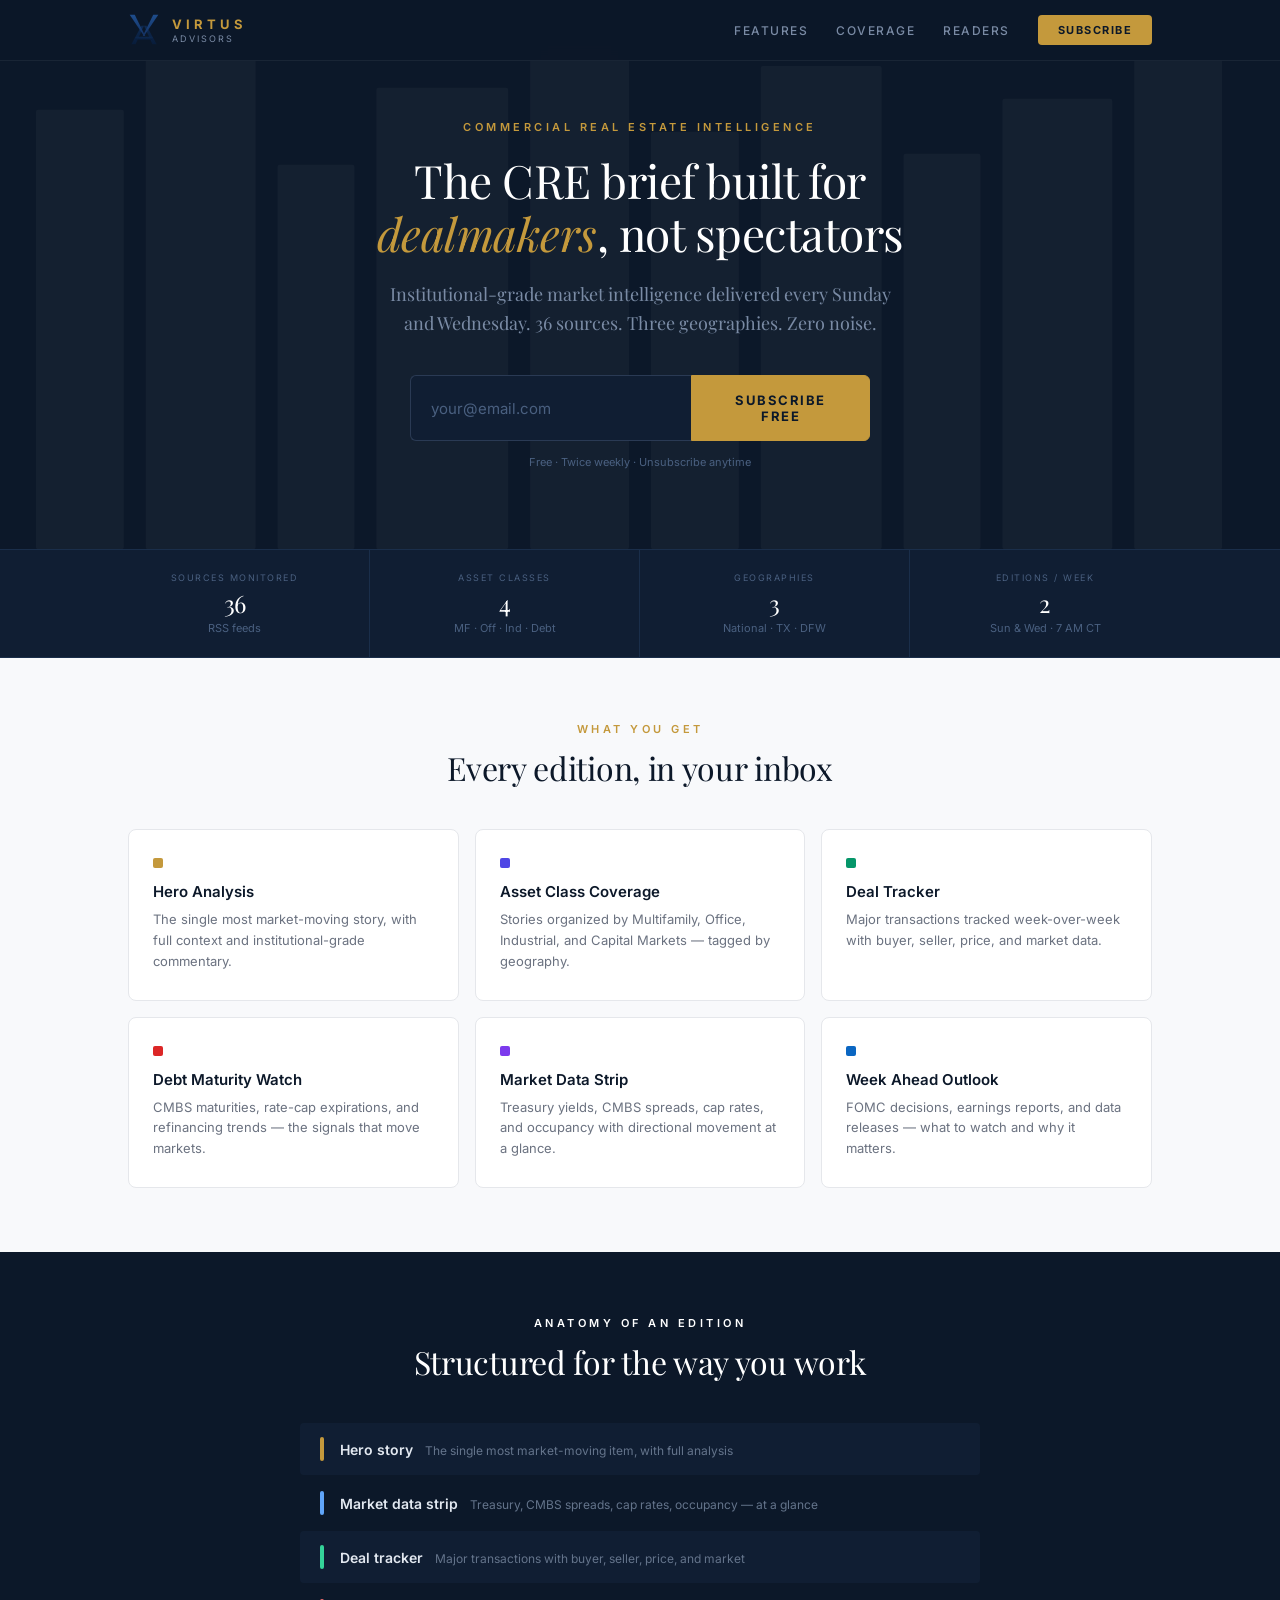
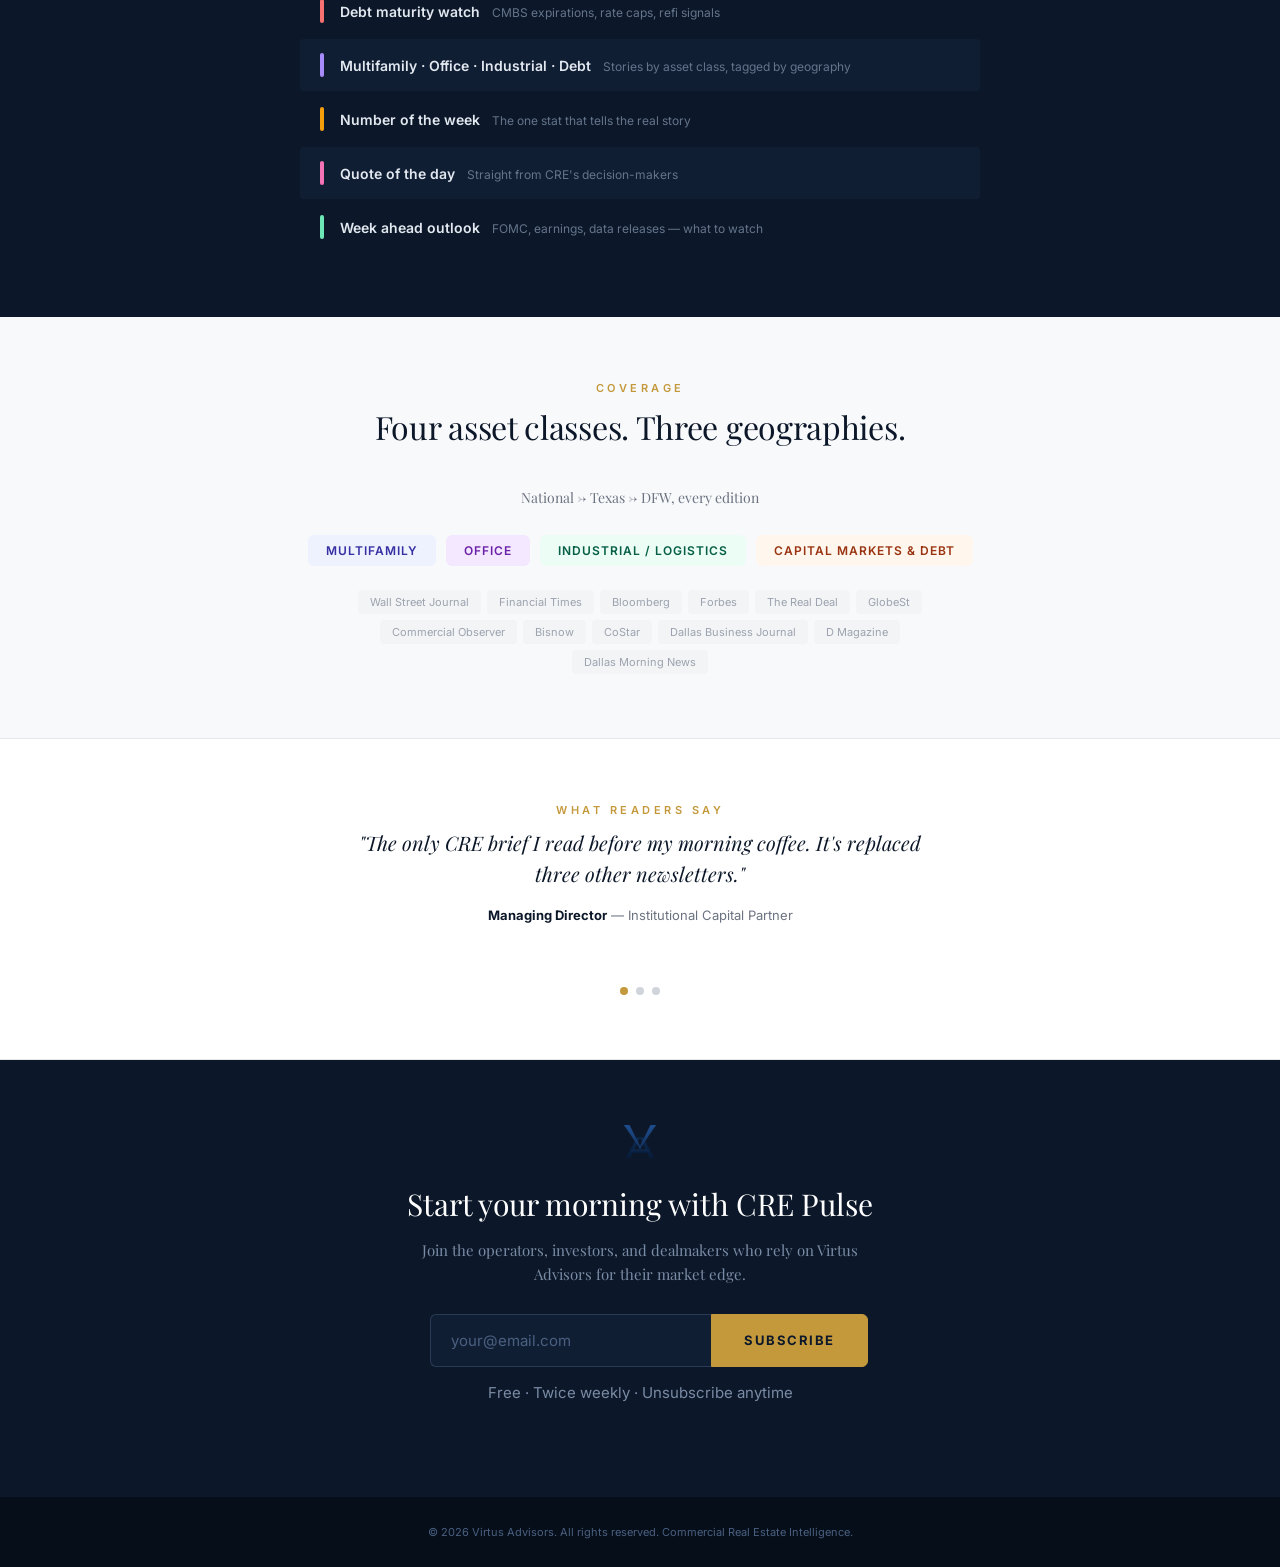
==== index.html @ 1e5d38b1 "Rename Virtus_Website.html to index.html" ====
<!DOCTYPE html>
<html lang="en">
<head>
<meta charset="UTF-8">
<meta name="viewport" content="width=device-width, initial-scale=1.0">
<title>Virtus Advisors — CRE Pulse | Commercial Real Estate Intelligence</title>
<meta name="description" content="Institutional-grade commercial real estate intelligence delivered to your inbox every Sunday and Wednesday. 36 sources. Three geographies. Zero noise.">
<meta property="og:title" content="Virtus Advisors — CRE Pulse">
<meta property="og:description" content="The CRE brief built for dealmakers, not spectators. Subscribe free.">
<meta property="og:type" content="website">
<meta name="twitter:card" content="summary_large_image">
<link rel="preconnect" href="https://fonts.googleapis.com">
<link href="https://fonts.googleapis.com/css2?family=Playfair+Display:wght@400;700&family=Inter:wght@400;500;600;700&display=swap" rel="stylesheet">
<style>
*{margin:0;padding:0;box-sizing:border-box;}
:root{
  --navy:#0C1829;--navy-mid:#101E33;--navy-deep:#060E1A;
  --gold:#C4993C;--gold-light:#E8D5A0;--gold-pale:#F8F3E8;
  --slate:#7A8BA5;--white:#FFFFFF;--off:#F8F9FB;
  --g100:#F3F4F6;--g200:#E5E7EB;--g300:#D1D5DB;--g400:#9CA3AF;--g500:#6B7280;--g600:#4B5563;--g700:#374151;--g800:#1F2937;--g900:#111827;
  --serif:'Playfair Display',Georgia,'Times New Roman',serif;
  --sans:'Inter',Arial,Helvetica,sans-serif;
}
body{font-family:var(--serif);color:var(--g900);background:var(--off);-webkit-font-smoothing:antialiased;}
a{text-decoration:none;color:inherit;}

/* HEADER */
.site-nav{position:fixed;top:0;left:0;right:0;z-index:100;background:rgba(12,24,41,0.95);backdrop-filter:blur(12px);border-bottom:1px solid rgba(255,255,255,0.06);}
.site-nav-inner{max-width:1080px;margin:0 auto;padding:0 28px;height:60px;display:flex;align-items:center;justify-content:space-between;}
.nav-logo{display:flex;align-items:center;gap:12px;}
.nav-logo-brand{font-size:13px;font-weight:700;text-transform:uppercase;letter-spacing:4px;color:var(--gold);font-family:var(--sans);}
.nav-logo-sub{font-size:9px;color:var(--slate);letter-spacing:2px;text-transform:uppercase;font-family:var(--sans);margin-top:1px;}
.nav-links{display:flex;gap:28px;align-items:center;}
.nav-links a{font-size:12px;font-family:var(--sans);color:var(--slate);text-transform:uppercase;letter-spacing:1.5px;font-weight:500;transition:color 0.2s;}
.nav-links a:hover{color:var(--gold);}
.nav-cta{background:var(--gold);color:var(--navy);padding:8px 20px;border-radius:4px;font-size:11px;font-weight:700;text-transform:uppercase;letter-spacing:1.5px;font-family:var(--sans);transition:background 0.2s;cursor:pointer;border:none;}
.nav-cta:hover{background:var(--gold-light);}

/* HERO */
.hero{background:var(--navy);padding:120px 28px 80px;position:relative;overflow:hidden;text-align:center;}
.hero-bg{position:absolute;top:0;left:0;width:100%;height:100%;opacity:0.03;}
.hero-content{position:relative;max-width:680px;margin:0 auto;}
.hero-label{font-size:11px;text-transform:uppercase;letter-spacing:3.5px;color:var(--gold);font-family:var(--sans);margin-bottom:20px;font-weight:600;}
.hero h1{font-size:46px;font-weight:400;color:var(--white);line-height:1.15;letter-spacing:-0.5px;margin-bottom:20px;}
.hero h1 em{font-style:italic;color:var(--gold);}
.hero-sub{font-size:18px;color:var(--slate);line-height:1.65;margin-bottom:36px;max-width:520px;margin-left:auto;margin-right:auto;}
.hero-form{display:flex;gap:0;max-width:460px;margin:0 auto;}
.hero-input{flex:1;padding:16px 20px;font-size:15px;font-family:var(--sans);border:1px solid #2A3A54;border-right:none;border-radius:6px 0 0 6px;background:var(--navy-mid);color:var(--white);outline:none;transition:border-color 0.2s;}
.hero-input:focus{border-color:var(--gold);}
.hero-input::placeholder{color:#4A6080;}
.hero-btn{padding:16px 32px;font-size:13px;font-weight:700;font-family:var(--sans);text-transform:uppercase;letter-spacing:1.5px;background:var(--gold);color:var(--navy);border:1px solid var(--gold);border-radius:0 6px 6px 0;cursor:pointer;transition:background 0.2s;}
.hero-btn:hover{background:var(--gold-light);}
.hero-note{font-size:11px;color:#4A6080;margin-top:14px;font-family:var(--sans);}
.hero-success{background:var(--navy-mid);border:1px solid rgba(196,153,60,0.25);border-radius:6px;padding:18px 24px;max-width:460px;margin:0 auto;display:none;}
.hero-success.show{display:block;}
.hero-success strong{color:var(--gold);font-family:var(--sans);font-size:15px;}
.hero-success p{color:var(--slate);font-size:13px;margin-top:4px;}

/* METRICS BAR */
.metrics{background:var(--navy-mid);border-top:1px solid #1A2E4A;border-bottom:1px solid #1A2E4A;}
.metrics-inner{max-width:1080px;margin:0 auto;display:grid;grid-template-columns:repeat(4,1fr);gap:0;}
.metric{padding:22px 20px;text-align:center;border-right:1px solid #1A2E4A;}
.metric:last-child{border-right:none;}
.metric-label{font-size:9px;text-transform:uppercase;letter-spacing:1.5px;color:#4A6080;font-family:var(--sans);margin-bottom:4px;}
.metric-val{font-size:24px;font-weight:400;color:var(--white);letter-spacing:-0.5px;}
.metric-delta{font-size:11px;margin-top:2px;font-family:var(--sans);}
.up{color:#34D399;}.dn{color:#F87171;}.fl{color:#4A6080;}

/* FEATURES */
.features{max-width:1080px;margin:0 auto;padding:64px 28px;}
.section-label{font-size:11px;text-transform:uppercase;letter-spacing:3.5px;color:var(--gold);font-family:var(--sans);text-align:center;margin-bottom:10px;font-weight:600;}
.section-title{font-size:32px;font-weight:400;color:var(--navy);text-align:center;margin-bottom:40px;letter-spacing:-0.3px;}
.features-grid{display:grid;grid-template-columns:repeat(3,1fr);gap:16px;}
.feature-card{background:var(--white);border:1px solid var(--g200);border-radius:8px;padding:28px 24px;transition:box-shadow 0.2s,border-color 0.2s;}
.feature-card:hover{box-shadow:0 4px 16px rgba(0,0,0,0.06);border-color:var(--g300);}
.feature-icon{width:10px;height:10px;border-radius:2px;margin-bottom:14px;}
.feature-name{font-size:15px;font-weight:600;color:var(--navy);font-family:var(--sans);margin-bottom:8px;}
.feature-desc{font-size:13px;color:var(--g500);line-height:1.6;font-family:var(--sans);}

/* ANATOMY */
.anatomy{background:var(--navy);padding:64px 28px;}
.anatomy-inner{max-width:680px;margin:0 auto;}
.anatomy .section-label,.anatomy .section-title{color:var(--white);}
.anatomy .section-title{color:var(--white);}
.anatomy-list{display:flex;flex-direction:column;gap:2px;}
.anatomy-item{display:flex;align-items:center;gap:16px;padding:14px 20px;border-radius:4px;}
.anatomy-item:nth-child(odd){background:var(--navy-mid);}
.anatomy-bar{width:4px;height:24px;border-radius:2px;flex-shrink:0;}
.anatomy-text{flex:1;}
.anatomy-name{font-size:14px;font-weight:600;color:#E2E8F0;font-family:var(--sans);display:inline;}
.anatomy-desc{font-size:12px;color:#64748B;font-family:var(--sans);margin-left:12px;display:inline;}

/* SOURCES */
.sources{max-width:1080px;margin:0 auto;padding:64px 28px;text-align:center;}
.segments{display:flex;gap:10px;justify-content:center;flex-wrap:wrap;margin-bottom:24px;}
.seg{padding:8px 18px;border-radius:6px;font-size:12px;font-weight:600;font-family:var(--sans);text-transform:uppercase;letter-spacing:1px;}
.source-tags{display:flex;flex-wrap:wrap;justify-content:center;gap:6px;max-width:600px;margin:0 auto;}
.source-tag{font-size:11px;color:var(--g400);font-family:var(--sans);padding:5px 12px;background:var(--g100);border-radius:4px;}

/* TESTIMONIALS */
.testimonials{background:var(--white);border-top:1px solid var(--g200);border-bottom:1px solid var(--g200);padding:64px 28px;}
.testimonials-inner{max-width:600px;margin:0 auto;text-align:center;}
.testimonial{min-height:140px;position:relative;}
.testimonial-slide{transition:opacity 0.5s ease;}
.testimonial-quote{font-size:20px;color:var(--navy);line-height:1.55;font-style:italic;margin-bottom:18px;}
.testimonial-author{font-size:13px;color:var(--g500);font-family:var(--sans);}
.testimonial-author strong{color:var(--navy);}
.dots{display:flex;justify-content:center;gap:8px;margin-top:20px;}
.dot{width:8px;height:8px;border-radius:4px;background:var(--g300);cursor:pointer;transition:background 0.3s;}
.dot.active{background:var(--gold);}

/* BOTTOM CTA */
.bottom-cta{background:var(--navy);padding:64px 28px;text-align:center;}
.bottom-cta-inner{max-width:480px;margin:0 auto;}
.bottom-cta h2{font-size:30px;font-weight:400;color:var(--white);margin:20px 0 14px;}
.bottom-cta p{font-size:15px;color:var(--slate);line-height:1.6;margin-bottom:28px;}

/* FOOTER */
.footer{background:var(--navy-deep);padding:28px;text-align:center;}
.footer p{font-size:11px;color:#4A6080;font-family:var(--sans);}

/* RESPONSIVE */
@media(max-width:768px){
  .hero h1{font-size:30px;}
  .hero-sub{font-size:15px;}
  .hero-form{flex-direction:column;gap:10px;}
  .hero-input,.hero-btn{border-radius:6px;border:1px solid #2A3A54;}
  .hero-btn{border-color:var(--gold);}
  .metrics-inner{grid-template-columns:repeat(2,1fr);}
  .metric{border-bottom:1px solid #1A2E4A;}
  .features-grid{grid-template-columns:1fr;}
  .segments{flex-direction:column;align-items:center;}
  .nav-links a{display:none;}
  .bottom-cta h2{font-size:24px;}
}
</style>
</head>
<body>

<!-- NAV -->
<nav class="site-nav">
  <div class="site-nav-inner">
    <a href="#" class="nav-logo">
      <svg viewBox="0 0 76 76" width="32" height="32" xmlns="http://www.w3.org/2000/svg">
        <defs><linearGradient id="bf" x1="0" y1="0" x2="0" y2="1"><stop offset="0%" stop-color="#1E4D8C"/><stop offset="100%" stop-color="#143264"/></linearGradient><linearGradient id="bb" x1="0" y1="0" x2="0" y2="1"><stop offset="0%" stop-color="#0E2A52"/><stop offset="100%" stop-color="#081C3A"/></linearGradient></defs>
        <polygon points="38,28 32,28 8,72 18,72" fill="url(#bb)"/><polygon points="38,28 44,28 68,72 58,72" fill="url(#bb)"/><rect x="18" y="54" width="40" height="7" rx="1" fill="url(#bb)"/>
        <polygon points="4,2 16,2 41,52 38,52" fill="url(#bf)"/><polygon points="72,2 60,2 35,52 38,52" fill="url(#bf)"/>
      </svg>
      <div>
        <div class="nav-logo-brand">Virtus</div>
        <div class="nav-logo-sub">Advisors</div>
      </div>
    </a>
    <div class="nav-links">
      <a href="#features">Features</a>
      <a href="#coverage">Coverage</a>
      <a href="#testimonials">Readers</a>
      <button class="nav-cta" onclick="document.getElementById('hero-email').focus();window.scrollTo({top:0,behavior:'smooth'});">Subscribe</button>
    </div>
  </div>
</nav>

<!-- HERO -->
<section class="hero">
  <svg class="hero-bg" viewBox="0 0 1200 500" preserveAspectRatio="xMidYMax slice"><rect x="50" y="100" width="80" height="400" rx="2" fill="#fff"/><rect x="150" y="50" width="100" height="450" rx="2" fill="#fff"/><rect x="270" y="150" width="70" height="350" rx="2" fill="#fff"/><rect x="360" y="80" width="120" height="420" rx="2" fill="#fff"/><rect x="500" y="30" width="90" height="470" rx="2" fill="#fff"/><rect x="610" y="120" width="80" height="380" rx="2" fill="#fff"/><rect x="710" y="60" width="110" height="440" rx="2" fill="#fff"/><rect x="840" y="140" width="70" height="360" rx="2" fill="#fff"/><rect x="930" y="90" width="100" height="410" rx="2" fill="#fff"/><rect x="1050" y="50" width="80" height="450" rx="2" fill="#fff"/></svg>
  <div class="hero-content">
    <div class="hero-label">Commercial Real Estate Intelligence</div>
    <h1>The CRE brief built for <em>dealmakers</em>, not spectators</h1>
    <p class="hero-sub">Institutional-grade market intelligence delivered every Sunday and Wednesday. 36 sources. Three geographies. Zero noise.</p>
    <div id="hero-form-wrap">
      <form class="hero-form" id="hero-form" onsubmit="handleSubscribe(event)">
        <input type="email" id="hero-email" class="hero-input" placeholder="your@email.com" required>
        <button type="submit" class="hero-btn">Subscribe Free</button>
      </form>
      <p class="hero-note">Free · Twice weekly · Unsubscribe anytime</p>
    </div>
    <div class="hero-success" id="hero-success">
      <strong>You're in.</strong>
      <p>Your first edition of CRE Pulse arrives this Sunday at 7 AM CT.</p>
    </div>
  </div>
</section>

<!-- METRICS -->
<div class="metrics">
  <div class="metrics-inner">
    <div class="metric"><div class="metric-label">Sources Monitored</div><div class="metric-val">36</div><div class="metric-delta fl">RSS feeds</div></div>
    <div class="metric"><div class="metric-label">Asset Classes</div><div class="metric-val">4</div><div class="metric-delta fl">MF · Off · Ind · Debt</div></div>
    <div class="metric"><div class="metric-label">Geographies</div><div class="metric-val">3</div><div class="metric-delta fl">National · TX · DFW</div></div>
    <div class="metric"><div class="metric-label">Editions / Week</div><div class="metric-val">2</div><div class="metric-delta fl">Sun & Wed · 7 AM CT</div></div>
  </div>
</div>

<!-- FEATURES -->
<section class="features" id="features">
  <div class="section-label">What You Get</div>
  <h2 class="section-title">Every edition, in your inbox</h2>
  <div class="features-grid">
    <div class="feature-card">
      <div class="feature-icon" style="background:var(--gold);"></div>
      <div class="feature-name">Hero Analysis</div>
      <div class="feature-desc">The single most market-moving story, with full context and institutional-grade commentary.</div>
    </div>
    <div class="feature-card">
      <div class="feature-icon" style="background:#4F46E5;"></div>
      <div class="feature-name">Asset Class Coverage</div>
      <div class="feature-desc">Stories organized by Multifamily, Office, Industrial, and Capital Markets — tagged by geography.</div>
    </div>
    <div class="feature-card">
      <div class="feature-icon" style="background:#059669;"></div>
      <div class="feature-name">Deal Tracker</div>
      <div class="feature-desc">Major transactions tracked week-over-week with buyer, seller, price, and market data.</div>
    </div>
    <div class="feature-card">
      <div class="feature-icon" style="background:#DC2626;"></div>
      <div class="feature-name">Debt Maturity Watch</div>
      <div class="feature-desc">CMBS maturities, rate-cap expirations, and refinancing trends — the signals that move markets.</div>
    </div>
    <div class="feature-card">
      <div class="feature-icon" style="background:#7C3AED;"></div>
      <div class="feature-name">Market Data Strip</div>
      <div class="feature-desc">Treasury yields, CMBS spreads, cap rates, and occupancy with directional movement at a glance.</div>
    </div>
    <div class="feature-card">
      <div class="feature-icon" style="background:#0A66C2;"></div>
      <div class="feature-name">Week Ahead Outlook</div>
      <div class="feature-desc">FOMC decisions, earnings reports, and data releases — what to watch and why it matters.</div>
    </div>
  </div>
</section>

<!-- ANATOMY -->
<section class="anatomy">
  <div class="anatomy-inner">
    <div class="section-label">Anatomy of an Edition</div>
    <h2 class="section-title">Structured for the way you work</h2>
    <div class="anatomy-list">
      <div class="anatomy-item"><div class="anatomy-bar" style="background:var(--gold);"></div><div class="anatomy-text"><span class="anatomy-name">Hero story</span><span class="anatomy-desc">The single most market-moving item, with full analysis</span></div></div>
      <div class="anatomy-item"><div class="anatomy-bar" style="background:#60A5FA;"></div><div class="anatomy-text"><span class="anatomy-name">Market data strip</span><span class="anatomy-desc">Treasury, CMBS spreads, cap rates, occupancy — at a glance</span></div></div>
      <div class="anatomy-item"><div class="anatomy-bar" style="background:#34D399;"></div><div class="anatomy-text"><span class="anatomy-name">Deal tracker</span><span class="anatomy-desc">Major transactions with buyer, seller, price, and market</span></div></div>
      <div class="anatomy-item"><div class="anatomy-bar" style="background:#F87171;"></div><div class="anatomy-text"><span class="anatomy-name">Debt maturity watch</span><span class="anatomy-desc">CMBS expirations, rate caps, refi signals</span></div></div>
      <div class="anatomy-item"><div class="anatomy-bar" style="background:#A78BFA;"></div><div class="anatomy-text"><span class="anatomy-name">Multifamily · Office · Industrial · Debt</span><span class="anatomy-desc">Stories by asset class, tagged by geography</span></div></div>
      <div class="anatomy-item"><div class="anatomy-bar" style="background:#F59E0B;"></div><div class="anatomy-text"><span class="anatomy-name">Number of the week</span><span class="anatomy-desc">The one stat that tells the real story</span></div></div>
      <div class="anatomy-item"><div class="anatomy-bar" style="background:#F472B6;"></div><div class="anatomy-text"><span class="anatomy-name">Quote of the day</span><span class="anatomy-desc">Straight from CRE's decision-makers</span></div></div>
      <div class="anatomy-item"><div class="anatomy-bar" style="background:#6EE7B7;"></div><div class="anatomy-text"><span class="anatomy-name">Week ahead outlook</span><span class="anatomy-desc">FOMC, earnings, data releases — what to watch</span></div></div>
    </div>
  </div>
</section>

<!-- SOURCES / COVERAGE -->
<section class="sources" id="coverage">
  <div class="section-label">Coverage</div>
  <h2 class="section-title">Four asset classes. Three geographies.</h2>
  <p style="font-size:14px;color:var(--g500);margin-bottom:28px;">National → Texas → DFW, every edition</p>
  <div class="segments">
    <div class="seg" style="background:#EEF2FF;color:#3730A3;">Multifamily</div>
    <div class="seg" style="background:#F3E8FF;color:#6B21A8;">Office</div>
    <div class="seg" style="background:#ECFDF5;color:#065F46;">Industrial / Logistics</div>
    <div class="seg" style="background:#FFF7ED;color:#9A3412;">Capital Markets & Debt</div>
  </div>
  <div class="source-tags">
    <span class="source-tag">Wall Street Journal</span><span class="source-tag">Financial Times</span><span class="source-tag">Bloomberg</span><span class="source-tag">Forbes</span><span class="source-tag">The Real Deal</span><span class="source-tag">GlobeSt</span><span class="source-tag">Commercial Observer</span><span class="source-tag">Bisnow</span><span class="source-tag">CoStar</span><span class="source-tag">Dallas Business Journal</span><span class="source-tag">D Magazine</span><span class="source-tag">Dallas Morning News</span>
  </div>
</section>

<!-- TESTIMONIALS -->
<section class="testimonials" id="testimonials">
  <div class="testimonials-inner">
    <div class="section-label">What Readers Say</div>
    <div class="testimonial">
      <div class="testimonial-slide" id="t-0"><p class="testimonial-quote">"The only CRE brief I read before my morning coffee. It's replaced three other newsletters."</p><p class="testimonial-author"><strong>Managing Director</strong> — Institutional Capital Partner</p></div>
      <div class="testimonial-slide" id="t-1" style="display:none;"><p class="testimonial-quote">"The DFW submarket coverage alone is worth it. Nobody else is synthesizing local and national this well."</p><p class="testimonial-author"><strong>VP of Acquisitions</strong> — Sun Belt Multifamily Operator</p></div>
      <div class="testimonial-slide" id="t-2" style="display:none;"><p class="testimonial-quote">"Clean, data-first, no fluff. Exactly what I forward to my investment committee."</p><p class="testimonial-author"><strong>Principal</strong> — Private Equity Real Estate Fund</p></div>
    </div>
    <div class="dots">
      <div class="dot active" onclick="showTestimonial(0)"></div>
      <div class="dot" onclick="showTestimonial(1)"></div>
      <div class="dot" onclick="showTestimonial(2)"></div>
    </div>
  </div>
</section>

<!-- BOTTOM CTA -->
<section class="bottom-cta">
  <div class="bottom-cta-inner">
    <svg viewBox="0 0 76 76" width="36" height="36" xmlns="http://www.w3.org/2000/svg">
      <defs><linearGradient id="bf2" x1="0" y1="0" x2="0" y2="1"><stop offset="0%" stop-color="#1E4D8C"/><stop offset="100%" stop-color="#143264"/></linearGradient><linearGradient id="bb2" x1="0" y1="0" x2="0" y2="1"><stop offset="0%" stop-color="#0E2A52"/><stop offset="100%" stop-color="#081C3A"/></linearGradient></defs>
      <polygon points="38,28 32,28 8,72 18,72" fill="url(#bb2)"/><polygon points="38,28 44,28 68,72 58,72" fill="url(#bb2)"/><rect x="18" y="54" width="40" height="7" rx="1" fill="url(#bb2)"/>
      <polygon points="4,2 16,2 41,52 38,52" fill="url(#bf2)"/><polygon points="72,2 60,2 35,52 38,52" fill="url(#bf2)"/>
    </svg>
    <h2>Start your morning with CRE Pulse</h2>
    <p>Join the operators, investors, and dealmakers who rely on Virtus Advisors for their market edge.</p>
    <form class="hero-form" onsubmit="handleSubscribe(event)" style="max-width:420px;margin:0 auto;">
      <input type="email" class="hero-input" placeholder="your@email.com" required>
      <button type="submit" class="hero-btn">Subscribe</button>
    </form>
    <p class="hero-note">Free · Twice weekly · Unsubscribe anytime</p>
  </div>
</section>

<!-- FOOTER -->
<footer class="footer">
  <p>© 2026 Virtus Advisors. All rights reserved. Commercial Real Estate Intelligence.</p>
</footer>

<script>
// Testimonial rotation
let currentT = 0;
function showTestimonial(n) {
  document.querySelectorAll('.testimonial-slide').forEach(s => s.style.display = 'none');
  document.querySelectorAll('.dot').forEach(d => d.classList.remove('active'));
  document.getElementById('t-' + n).style.display = 'block';
  document.querySelectorAll('.dot')[n].classList.add('active');
  currentT = n;
}
setInterval(() => { showTestimonial((currentT + 1) % 3); }, 5000);

// Subscribe handler
function handleSubscribe(e) {
  e.preventDefault();
  const email = e.target.querySelector('input[type="email"]').value;
  if (email.includes('@')) {
    // In production, this would POST to your Beehiiv/Mailchimp API
    document.getElementById('hero-form').style.display = 'none';
    document.querySelector('.hero-note').style.display = 'none';
    document.getElementById('hero-success').classList.add('show');
    // Bottom form
    e.target.innerHTML = '<p style="color:#C4993C;font-size:15px;font-family:var(--sans);">You\'re subscribed — first edition arriving soon.</p>';
  }
}

// Smooth scroll for nav links
document.querySelectorAll('a[href^="#"]').forEach(a => {
  a.addEventListener('click', e => {
    e.preventDefault();
    const target = document.querySelector(a.getAttribute('href'));
    if (target) target.scrollIntoView({ behavior: 'smooth', block: 'start' });
  });
});
</script>

</body>
</html>
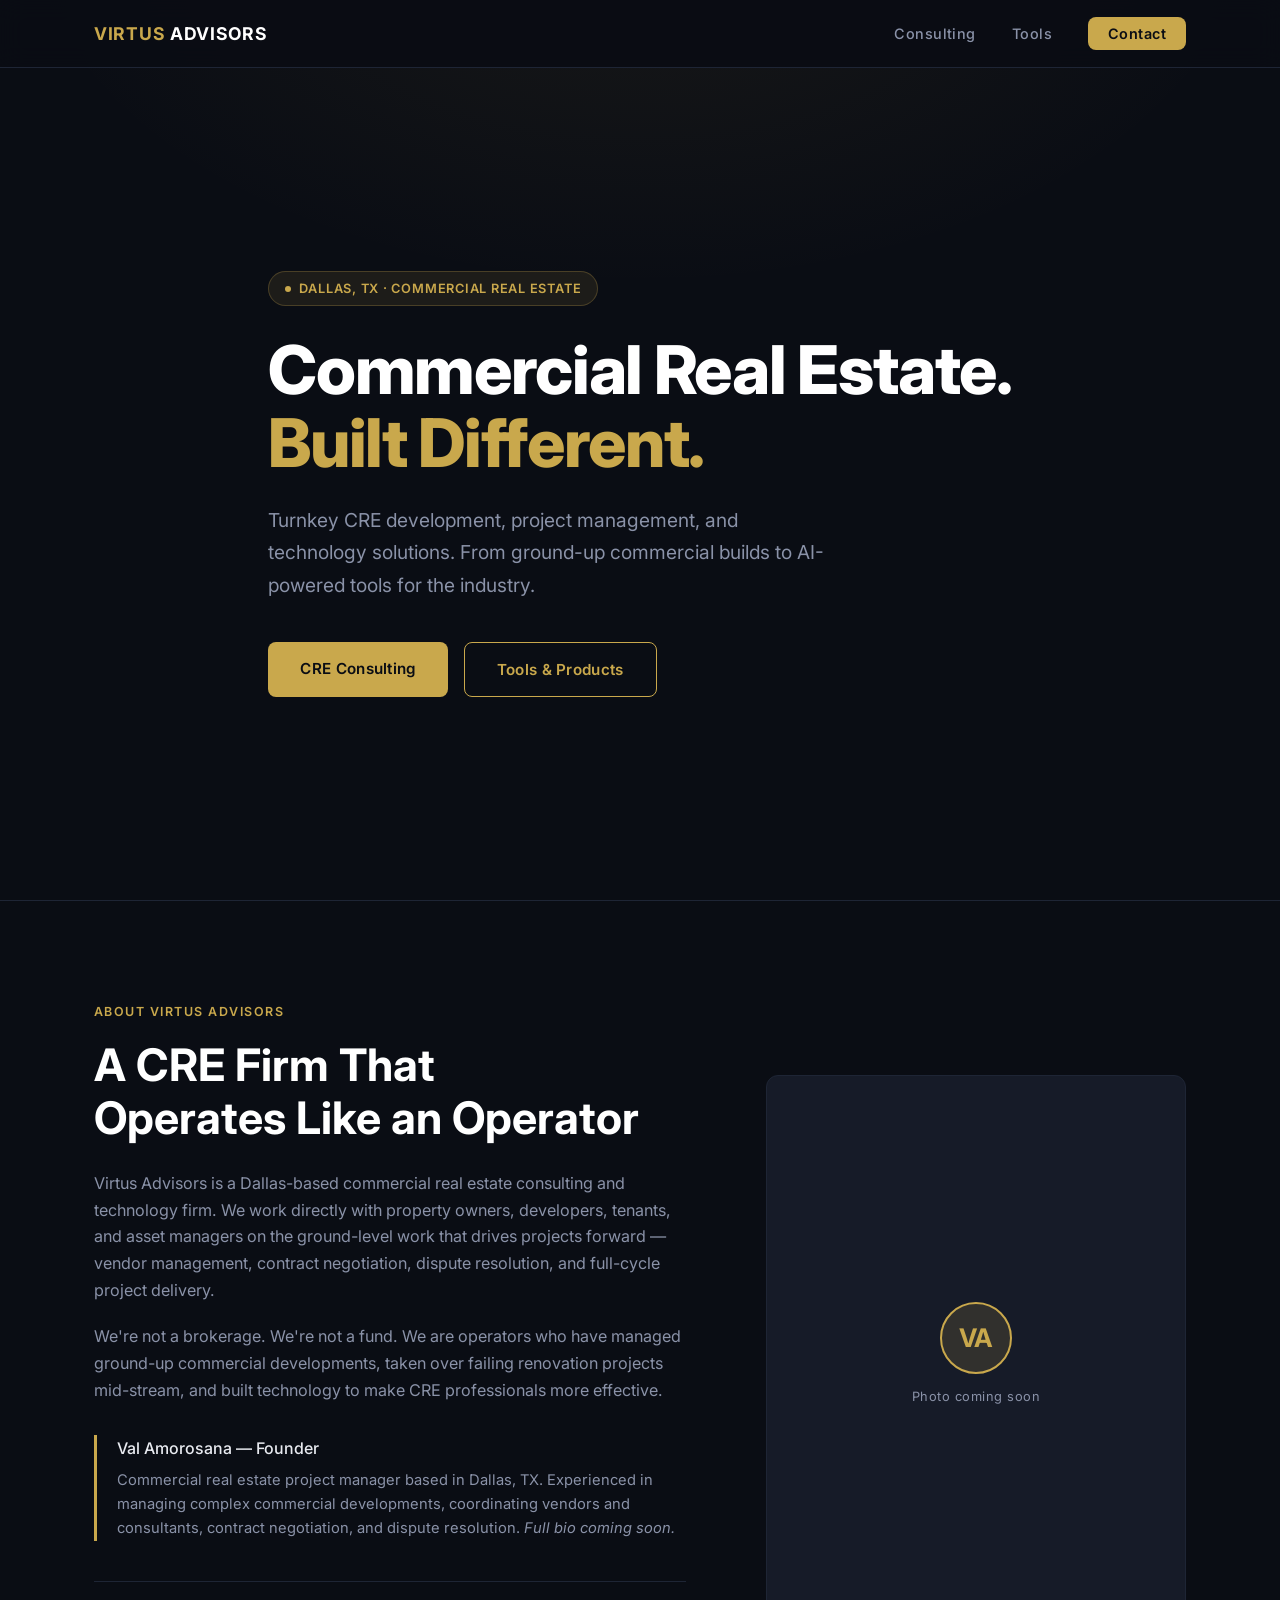
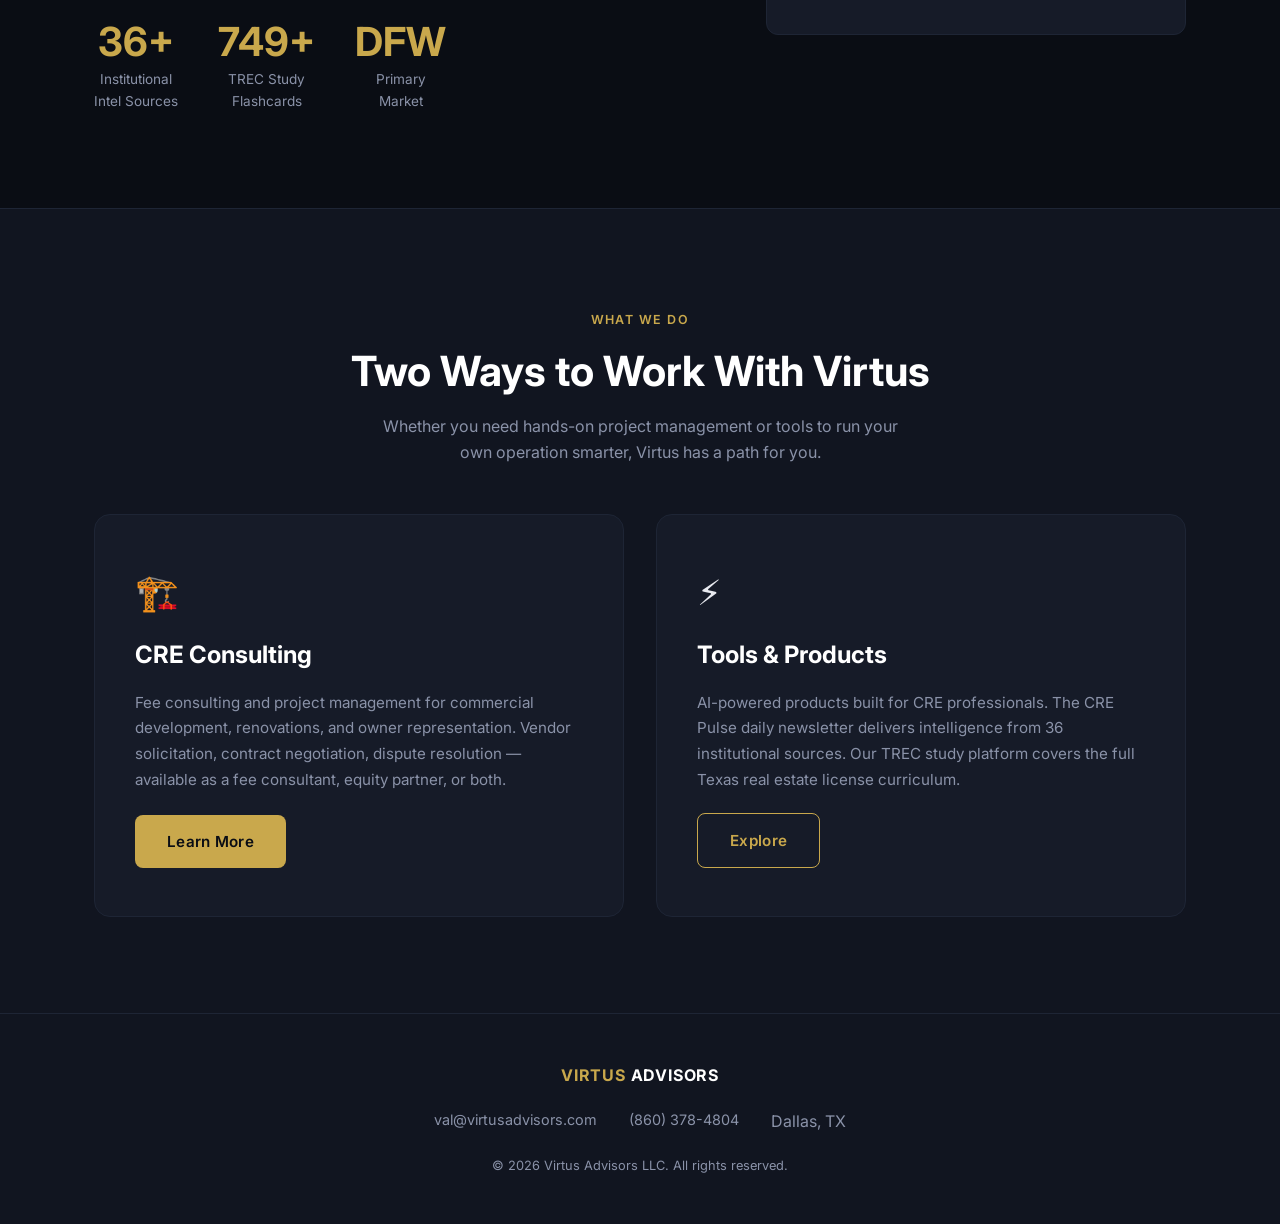
==== commit 56e06313: "Rebuild website: landing, consulting, tools, contact pages" ====
--- a/index.html
+++ b/index.html
@@ -1,343 +1,413 @@
 <!DOCTYPE html>
 <html lang="en">
 <head>
-<meta charset="UTF-8">
-<meta name="viewport" content="width=device-width, initial-scale=1.0">
-<title>Virtus Advisors — CRE Pulse | Commercial Real Estate Intelligence</title>
-<meta name="description" content="Institutional-grade commercial real estate intelligence delivered to your inbox every Sunday and Wednesday. 36 sources. Three geographies. Zero noise.">
-<meta property="og:title" content="Virtus Advisors — CRE Pulse">
-<meta property="og:description" content="The CRE brief built for dealmakers, not spectators. Subscribe free.">
-<meta property="og:type" content="website">
-<meta name="twitter:card" content="summary_large_image">
-<link rel="preconnect" href="https://fonts.googleapis.com">
-<link href="https://fonts.googleapis.com/css2?family=Playfair+Display:wght@400;700&family=Inter:wght@400;500;600;700&display=swap" rel="stylesheet">
-<style>
-*{margin:0;padding:0;box-sizing:border-box;}
-:root{
-  --navy:#0C1829;--navy-mid:#101E33;--navy-deep:#060E1A;
-  --gold:#C4993C;--gold-light:#E8D5A0;--gold-pale:#F8F3E8;
-  --slate:#7A8BA5;--white:#FFFFFF;--off:#F8F9FB;
-  --g100:#F3F4F6;--g200:#E5E7EB;--g300:#D1D5DB;--g400:#9CA3AF;--g500:#6B7280;--g600:#4B5563;--g700:#374151;--g800:#1F2937;--g900:#111827;
-  --serif:'Playfair Display',Georgia,'Times New Roman',serif;
-  --sans:'Inter',Arial,Helvetica,sans-serif;
-}
-body{font-family:var(--serif);color:var(--g900);background:var(--off);-webkit-font-smoothing:antialiased;}
-a{text-decoration:none;color:inherit;}
-
-/* HEADER */
-.site-nav{position:fixed;top:0;left:0;right:0;z-index:100;background:rgba(12,24,41,0.95);backdrop-filter:blur(12px);border-bottom:1px solid rgba(255,255,255,0.06);}
-.site-nav-inner{max-width:1080px;margin:0 auto;padding:0 28px;height:60px;display:flex;align-items:center;justify-content:space-between;}
-.nav-logo{display:flex;align-items:center;gap:12px;}
-.nav-logo-brand{font-size:13px;font-weight:700;text-transform:uppercase;letter-spacing:4px;color:var(--gold);font-family:var(--sans);}
-.nav-logo-sub{font-size:9px;color:var(--slate);letter-spacing:2px;text-transform:uppercase;font-family:var(--sans);margin-top:1px;}
-.nav-links{display:flex;gap:28px;align-items:center;}
-.nav-links a{font-size:12px;font-family:var(--sans);color:var(--slate);text-transform:uppercase;letter-spacing:1.5px;font-weight:500;transition:color 0.2s;}
-.nav-links a:hover{color:var(--gold);}
-.nav-cta{background:var(--gold);color:var(--navy);padding:8px 20px;border-radius:4px;font-size:11px;font-weight:700;text-transform:uppercase;letter-spacing:1.5px;font-family:var(--sans);transition:background 0.2s;cursor:pointer;border:none;}
-.nav-cta:hover{background:var(--gold-light);}
-
-/* HERO */
-.hero{background:var(--navy);padding:120px 28px 80px;position:relative;overflow:hidden;text-align:center;}
-.hero-bg{position:absolute;top:0;left:0;width:100%;height:100%;opacity:0.03;}
-.hero-content{position:relative;max-width:680px;margin:0 auto;}
-.hero-label{font-size:11px;text-transform:uppercase;letter-spacing:3.5px;color:var(--gold);font-family:var(--sans);margin-bottom:20px;font-weight:600;}
-.hero h1{font-size:46px;font-weight:400;color:var(--white);line-height:1.15;letter-spacing:-0.5px;margin-bottom:20px;}
-.hero h1 em{font-style:italic;color:var(--gold);}
-.hero-sub{font-size:18px;color:var(--slate);line-height:1.65;margin-bottom:36px;max-width:520px;margin-left:auto;margin-right:auto;}
-.hero-form{display:flex;gap:0;max-width:460px;margin:0 auto;}
-.hero-input{flex:1;padding:16px 20px;font-size:15px;font-family:var(--sans);border:1px solid #2A3A54;border-right:none;border-radius:6px 0 0 6px;background:var(--navy-mid);color:var(--white);outline:none;transition:border-color 0.2s;}
-.hero-input:focus{border-color:var(--gold);}
-.hero-input::placeholder{color:#4A6080;}
-.hero-btn{padding:16px 32px;font-size:13px;font-weight:700;font-family:var(--sans);text-transform:uppercase;letter-spacing:1.5px;background:var(--gold);color:var(--navy);border:1px solid var(--gold);border-radius:0 6px 6px 0;cursor:pointer;transition:background 0.2s;}
-.hero-btn:hover{background:var(--gold-light);}
-.hero-note{font-size:11px;color:#4A6080;margin-top:14px;font-family:var(--sans);}
-.hero-success{background:var(--navy-mid);border:1px solid rgba(196,153,60,0.25);border-radius:6px;padding:18px 24px;max-width:460px;margin:0 auto;display:none;}
-.hero-success.show{display:block;}
-.hero-success strong{color:var(--gold);font-family:var(--sans);font-size:15px;}
-.hero-success p{color:var(--slate);font-size:13px;margin-top:4px;}
-
-/* METRICS BAR */
-.metrics{background:var(--navy-mid);border-top:1px solid #1A2E4A;border-bottom:1px solid #1A2E4A;}
-.metrics-inner{max-width:1080px;margin:0 auto;display:grid;grid-template-columns:repeat(4,1fr);gap:0;}
-.metric{padding:22px 20px;text-align:center;border-right:1px solid #1A2E4A;}
-.metric:last-child{border-right:none;}
-.metric-label{font-size:9px;text-transform:uppercase;letter-spacing:1.5px;color:#4A6080;font-family:var(--sans);margin-bottom:4px;}
-.metric-val{font-size:24px;font-weight:400;color:var(--white);letter-spacing:-0.5px;}
-.metric-delta{font-size:11px;margin-top:2px;font-family:var(--sans);}
-.up{color:#34D399;}.dn{color:#F87171;}.fl{color:#4A6080;}
-
-/* FEATURES */
-.features{max-width:1080px;margin:0 auto;padding:64px 28px;}
-.section-label{font-size:11px;text-transform:uppercase;letter-spacing:3.5px;color:var(--gold);font-family:var(--sans);text-align:center;margin-bottom:10px;font-weight:600;}
-.section-title{font-size:32px;font-weight:400;color:var(--navy);text-align:center;margin-bottom:40px;letter-spacing:-0.3px;}
-.features-grid{display:grid;grid-template-columns:repeat(3,1fr);gap:16px;}
-.feature-card{background:var(--white);border:1px solid var(--g200);border-radius:8px;padding:28px 24px;transition:box-shadow 0.2s,border-color 0.2s;}
-.feature-card:hover{box-shadow:0 4px 16px rgba(0,0,0,0.06);border-color:var(--g300);}
-.feature-icon{width:10px;height:10px;border-radius:2px;margin-bottom:14px;}
-.feature-name{font-size:15px;font-weight:600;color:var(--navy);font-family:var(--sans);margin-bottom:8px;}
-.feature-desc{font-size:13px;color:var(--g500);line-height:1.6;font-family:var(--sans);}
-
-/* ANATOMY */
-.anatomy{background:var(--navy);padding:64px 28px;}
-.anatomy-inner{max-width:680px;margin:0 auto;}
-.anatomy .section-label,.anatomy .section-title{color:var(--white);}
-.anatomy .section-title{color:var(--white);}
-.anatomy-list{display:flex;flex-direction:column;gap:2px;}
-.anatomy-item{display:flex;align-items:center;gap:16px;padding:14px 20px;border-radius:4px;}
-.anatomy-item:nth-child(odd){background:var(--navy-mid);}
-.anatomy-bar{width:4px;height:24px;border-radius:2px;flex-shrink:0;}
-.anatomy-text{flex:1;}
-.anatomy-name{font-size:14px;font-weight:600;color:#E2E8F0;font-family:var(--sans);display:inline;}
-.anatomy-desc{font-size:12px;color:#64748B;font-family:var(--sans);margin-left:12px;display:inline;}
-
-/* SOURCES */
-.sources{max-width:1080px;margin:0 auto;padding:64px 28px;text-align:center;}
-.segments{display:flex;gap:10px;justify-content:center;flex-wrap:wrap;margin-bottom:24px;}
-.seg{padding:8px 18px;border-radius:6px;font-size:12px;font-weight:600;font-family:var(--sans);text-transform:uppercase;letter-spacing:1px;}
-.source-tags{display:flex;flex-wrap:wrap;justify-content:center;gap:6px;max-width:600px;margin:0 auto;}
-.source-tag{font-size:11px;color:var(--g400);font-family:var(--sans);padding:5px 12px;background:var(--g100);border-radius:4px;}
-
-/* TESTIMONIALS */
-.testimonials{background:var(--white);border-top:1px solid var(--g200);border-bottom:1px solid var(--g200);padding:64px 28px;}
-.testimonials-inner{max-width:600px;margin:0 auto;text-align:center;}
-.testimonial{min-height:140px;position:relative;}
-.testimonial-slide{transition:opacity 0.5s ease;}
-.testimonial-quote{font-size:20px;color:var(--navy);line-height:1.55;font-style:italic;margin-bottom:18px;}
-.testimonial-author{font-size:13px;color:var(--g500);font-family:var(--sans);}
-.testimonial-author strong{color:var(--navy);}
-.dots{display:flex;justify-content:center;gap:8px;margin-top:20px;}
-.dot{width:8px;height:8px;border-radius:4px;background:var(--g300);cursor:pointer;transition:background 0.3s;}
-.dot.active{background:var(--gold);}
-
-/* BOTTOM CTA */
-.bottom-cta{background:var(--navy);padding:64px 28px;text-align:center;}
-.bottom-cta-inner{max-width:480px;margin:0 auto;}
-.bottom-cta h2{font-size:30px;font-weight:400;color:var(--white);margin:20px 0 14px;}
-.bottom-cta p{font-size:15px;color:var(--slate);line-height:1.6;margin-bottom:28px;}
-
-/* FOOTER */
-.footer{background:var(--navy-deep);padding:28px;text-align:center;}
-.footer p{font-size:11px;color:#4A6080;font-family:var(--sans);}
-
-/* RESPONSIVE */
-@media(max-width:768px){
-  .hero h1{font-size:30px;}
-  .hero-sub{font-size:15px;}
-  .hero-form{flex-direction:column;gap:10px;}
-  .hero-input,.hero-btn{border-radius:6px;border:1px solid #2A3A54;}
-  .hero-btn{border-color:var(--gold);}
-  .metrics-inner{grid-template-columns:repeat(2,1fr);}
-  .metric{border-bottom:1px solid #1A2E4A;}
-  .features-grid{grid-template-columns:1fr;}
-  .segments{flex-direction:column;align-items:center;}
-  .nav-links a{display:none;}
-  .bottom-cta h2{font-size:24px;}
-}
-</style>
+  <meta charset="UTF-8" />
+  <meta name="viewport" content="width=device-width, initial-scale=1.0" />
+  <title>Virtus Advisors — Commercial Real Estate. Built Different.</title>
+  <meta name="description" content="Virtus Advisors is a Dallas-based CRE consulting and technology firm offering turnkey development, project management, and AI-powered tools for the commercial real estate industry." />
+  <link rel="icon" href="data:image/svg+xml,<svg xmlns='http://www.w3.org/2000/svg' viewBox='0 0 32 32'><rect width='32' height='32' rx='6' fill='%230a0d14'/><text x='50%25' y='50%25' dominant-baseline='central' text-anchor='middle' font-family='system-ui,sans-serif' font-weight='700' font-size='18' fill='%23c9a84c'>VA</text></svg>" />
+  <link rel="preconnect" href="https://fonts.googleapis.com" />
+  <link rel="preconnect" href="https://fonts.gstatic.com" crossorigin />
+  <link href="https://fonts.googleapis.com/css2?family=Inter:wght@400;500;600;700;800&display=swap" rel="stylesheet" />
+  <link rel="stylesheet" href="styles.css" />
+  <style>
+    /* ---- Hero ---- */
+    .hero {
+      min-height: 100vh;
+      display: flex;
+      align-items: center;
+      background:
+        radial-gradient(ellipse 70% 60% at 50% -10%, rgba(201,168,76,0.08) 0%, transparent 70%),
+        var(--bg);
+      padding-top: var(--nav-h);
+    }
+
+    .hero-inner {
+      max-width: 820px;
+    }
+
+    .hero-label {
+      display: inline-flex;
+      align-items: center;
+      gap: 8px;
+      background: rgba(201,168,76,0.1);
+      border: 1px solid rgba(201,168,76,0.25);
+      border-radius: 20px;
+      padding: 6px 16px;
+      font-size: 0.8rem;
+      font-weight: 600;
+      color: var(--gold);
+      letter-spacing: 0.06em;
+      text-transform: uppercase;
+      margin-bottom: 28px;
+    }
+    .hero-label::before {
+      content: '';
+      width: 6px;
+      height: 6px;
+      border-radius: 50%;
+      background: var(--gold);
+    }
+
+    .hero h1 {
+      font-size: clamp(2.6rem, 6vw, 4.2rem);
+      font-weight: 800;
+      line-height: 1.08;
+      margin-bottom: 24px;
+      letter-spacing: -0.02em;
+    }
+
+    .hero h1 em {
+      font-style: normal;
+      color: var(--gold);
+    }
+
+    .hero-sub {
+      font-size: clamp(1rem, 2.5vw, 1.2rem);
+      color: var(--text-muted);
+      max-width: 560px;
+      margin-bottom: 40px;
+      line-height: 1.7;
+    }
+
+    .hero-actions {
+      display: flex;
+      gap: 16px;
+      flex-wrap: wrap;
+    }
+
+    .hero-scroll {
+      position: absolute;
+      bottom: 40px;
+      left: 50%;
+      transform: translateX(-50%);
+      display: flex;
+      flex-direction: column;
+      align-items: center;
+      gap: 8px;
+      color: var(--text-muted);
+      font-size: 0.78rem;
+      letter-spacing: 0.06em;
+      text-transform: uppercase;
+      cursor: pointer;
+      animation: bounce 2s infinite;
+    }
+    .hero-scroll::after {
+      content: '';
+      width: 1px;
+      height: 40px;
+      background: linear-gradient(to bottom, var(--text-muted), transparent);
+    }
+    @keyframes bounce {
+      0%, 100% { transform: translateX(-50%) translateY(0); }
+      50% { transform: translateX(-50%) translateY(6px); }
+    }
+
+    /* ---- About ---- */
+    .about-grid {
+      display: grid;
+      grid-template-columns: 1fr 420px;
+      gap: 80px;
+      align-items: center;
+    }
+
+    .headshot-placeholder {
+      width: 100%;
+      aspect-ratio: 3/4;
+      background: var(--bg-card);
+      border: 1px solid var(--border);
+      border-radius: 12px;
+      display: flex;
+      flex-direction: column;
+      align-items: center;
+      justify-content: center;
+      gap: 12px;
+      color: var(--text-muted);
+    }
+    .headshot-placeholder .initials {
+      width: 72px;
+      height: 72px;
+      border-radius: 50%;
+      background: var(--gold-dim);
+      border: 2px solid var(--gold);
+      display: flex;
+      align-items: center;
+      justify-content: center;
+      font-size: 1.6rem;
+      font-weight: 700;
+      color: var(--gold);
+    }
+    .headshot-placeholder p {
+      font-size: 0.8rem;
+      letter-spacing: 0.04em;
+    }
+
+    .about-content h2 {
+      font-size: clamp(1.8rem, 4vw, 2.8rem);
+      margin-bottom: 24px;
+    }
+    .about-content p {
+      color: var(--text-muted);
+      margin-bottom: 20px;
+      font-size: 1.01rem;
+    }
+
+    .about-stats {
+      display: flex;
+      gap: 40px;
+      margin-top: 40px;
+      padding-top: 40px;
+      border-top: 1px solid var(--border);
+    }
+
+    @media (max-width: 900px) {
+      .about-grid {
+        grid-template-columns: 1fr;
+        gap: 48px;
+      }
+      .headshot-placeholder {
+        aspect-ratio: 16/9;
+        max-height: 280px;
+      }
+    }
+
+    /* ---- CTA Cards ---- */
+    .cta-section {
+      background: var(--bg-surface);
+    }
+
+    .cta-grid {
+      display: grid;
+      grid-template-columns: 1fr 1fr;
+      gap: 32px;
+      margin-top: 48px;
+    }
+
+    .cta-card {
+      background: var(--bg-card);
+      border: 1px solid var(--border);
+      border-radius: 16px;
+      padding: 48px 40px;
+      display: flex;
+      flex-direction: column;
+      align-items: flex-start;
+      gap: 20px;
+      transition: all var(--transition);
+      position: relative;
+      overflow: hidden;
+    }
+    .cta-card::before {
+      content: '';
+      position: absolute;
+      top: 0;
+      left: 0;
+      right: 0;
+      height: 3px;
+      background: var(--gold);
+      opacity: 0;
+      transition: opacity var(--transition);
+    }
+    .cta-card:hover {
+      border-color: rgba(201,168,76,0.3);
+      transform: translateY(-4px);
+      box-shadow: 0 16px 48px rgba(0,0,0,0.5);
+    }
+    .cta-card:hover::before { opacity: 1; }
+
+    .cta-icon {
+      font-size: 2.2rem;
+    }
+
+    .cta-card h3 {
+      font-size: 1.5rem;
+    }
+
+    .cta-card p {
+      color: var(--text-muted);
+      font-size: 0.95rem;
+      flex: 1;
+      line-height: 1.7;
+    }
+
+    @media (max-width: 640px) {
+      .cta-grid { grid-template-columns: 1fr; }
+      .cta-card { padding: 36px 28px; }
+    }
+  </style>
 </head>
 <body>
 
-<!-- NAV -->
-<nav class="site-nav">
-  <div class="site-nav-inner">
-    <a href="#" class="nav-logo">
-      <svg viewBox="0 0 76 76" width="32" height="32" xmlns="http://www.w3.org/2000/svg">
-        <defs><linearGradient id="bf" x1="0" y1="0" x2="0" y2="1"><stop offset="0%" stop-color="#1E4D8C"/><stop offset="100%" stop-color="#143264"/></linearGradient><linearGradient id="bb" x1="0" y1="0" x2="0" y2="1"><stop offset="0%" stop-color="#0E2A52"/><stop offset="100%" stop-color="#081C3A"/></linearGradient></defs>
-        <polygon points="38,28 32,28 8,72 18,72" fill="url(#bb)"/><polygon points="38,28 44,28 68,72 58,72" fill="url(#bb)"/><rect x="18" y="54" width="40" height="7" rx="1" fill="url(#bb)"/>
-        <polygon points="4,2 16,2 41,52 38,52" fill="url(#bf)"/><polygon points="72,2 60,2 35,52 38,52" fill="url(#bf)"/>
-      </svg>
-      <div>
-        <div class="nav-logo-brand">Virtus</div>
-        <div class="nav-logo-sub">Advisors</div>
+  <!-- Navigation -->
+  <nav class="nav" role="navigation" aria-label="Main navigation">
+    <div class="nav-inner">
+      <a href="index.html" class="nav-brand"><span>Virtus</span> Advisors</a>
+      <button class="nav-toggle" aria-label="Toggle menu" aria-expanded="false">
+        <span></span><span></span><span></span>
+      </button>
+      <ul class="nav-links">
+        <li><a href="consulting.html">Consulting</a></li>
+        <li><a href="tools.html">Tools</a></li>
+        <li><a href="contact.html" class="nav-cta">Contact</a></li>
+      </ul>
+    </div>
+  </nav>
+
+  <!-- Hero -->
+  <section class="hero" id="top">
+    <div class="container" style="position:relative;">
+      <div class="hero-inner">
+        <div class="hero-label">Dallas, TX · Commercial Real Estate</div>
+        <h1>Commercial Real Estate.<br /><em>Built Different.</em></h1>
+        <p class="hero-sub">
+          Turnkey CRE development, project management, and technology solutions.
+          From ground-up commercial builds to AI-powered tools for the industry.
+        </p>
+        <div class="hero-actions">
+          <a href="consulting.html" class="btn btn-primary">CRE Consulting</a>
+          <a href="tools.html" class="btn btn-outline">Tools &amp; Products</a>
+        </div>
       </div>
-    </a>
-    <div class="nav-links">
-      <a href="#features">Features</a>
-      <a href="#coverage">Coverage</a>
-      <a href="#testimonials">Readers</a>
-      <button class="nav-cta" onclick="document.getElementById('hero-email').focus();window.scrollTo({top:0,behavior:'smooth'});">Subscribe</button>
     </div>
-  </div>
-</nav>
-
-<!-- HERO -->
-<section class="hero">
-  <svg class="hero-bg" viewBox="0 0 1200 500" preserveAspectRatio="xMidYMax slice"><rect x="50" y="100" width="80" height="400" rx="2" fill="#fff"/><rect x="150" y="50" width="100" height="450" rx="2" fill="#fff"/><rect x="270" y="150" width="70" height="350" rx="2" fill="#fff"/><rect x="360" y="80" width="120" height="420" rx="2" fill="#fff"/><rect x="500" y="30" width="90" height="470" rx="2" fill="#fff"/><rect x="610" y="120" width="80" height="380" rx="2" fill="#fff"/><rect x="710" y="60" width="110" height="440" rx="2" fill="#fff"/><rect x="840" y="140" width="70" height="360" rx="2" fill="#fff"/><rect x="930" y="90" width="100" height="410" rx="2" fill="#fff"/><rect x="1050" y="50" width="80" height="450" rx="2" fill="#fff"/></svg>
-  <div class="hero-content">
-    <div class="hero-label">Commercial Real Estate Intelligence</div>
-    <h1>The CRE brief built for <em>dealmakers</em>, not spectators</h1>
-    <p class="hero-sub">Institutional-grade market intelligence delivered every Sunday and Wednesday. 36 sources. Three geographies. Zero noise.</p>
-    <div id="hero-form-wrap">
-      <form class="hero-form" id="hero-form" onsubmit="handleSubscribe(event)">
-        <input type="email" id="hero-email" class="hero-input" placeholder="your@email.com" required>
-        <button type="submit" class="hero-btn">Subscribe Free</button>
-      </form>
-      <p class="hero-note">Free · Twice weekly · Unsubscribe anytime</p>
+  </section>
+
+  <div class="divider"></div>
+
+  <!-- About -->
+  <section class="section" id="about">
+    <div class="container">
+      <div class="about-grid">
+
+        <div class="about-content">
+          <div class="eyebrow">About Virtus Advisors</div>
+          <h2>A CRE Firm That<br />Operates Like an Operator</h2>
+          <p>
+            Virtus Advisors is a Dallas-based commercial real estate consulting and technology firm.
+            We work directly with property owners, developers, tenants, and asset managers on the
+            ground-level work that drives projects forward — vendor management, contract negotiation,
+            dispute resolution, and full-cycle project delivery.
+          </p>
+          <p>
+            We're not a brokerage. We're not a fund. We are operators who have managed ground-up
+            commercial developments, taken over failing renovation projects mid-stream, and built
+            technology to make CRE professionals more effective.
+          </p>
+
+          <div class="highlight-bar mt-32" style="margin-top:32px;">
+            <p style="font-size:1rem; color: var(--text); font-weight:500; margin-bottom:6px;">Val Amorosana — Founder</p>
+            <p style="color: var(--text-muted); font-size:0.92rem; margin-bottom:0;">
+              Commercial real estate project manager based in Dallas, TX. Experienced in managing
+              complex commercial developments, coordinating vendors and consultants, contract
+              negotiation, and dispute resolution. <em style="color:var(--text-muted);">Full bio coming soon.</em>
+            </p>
+          </div>
+
+          <div class="about-stats">
+            <div class="stat-block">
+              <div class="stat-num">36+</div>
+              <div class="stat-label">Institutional<br />Intel Sources</div>
+            </div>
+            <div class="stat-block">
+              <div class="stat-num">749+</div>
+              <div class="stat-label">TREC Study<br />Flashcards</div>
+            </div>
+            <div class="stat-block">
+              <div class="stat-num">DFW</div>
+              <div class="stat-label">Primary<br />Market</div>
+            </div>
+          </div>
+        </div>
+
+        <div class="headshot-placeholder">
+          <div class="initials">VA</div>
+          <p>Photo coming soon</p>
+        </div>
+
+      </div>
     </div>
-    <div class="hero-success" id="hero-success">
-      <strong>You're in.</strong>
-      <p>Your first edition of CRE Pulse arrives this Sunday at 7 AM CT.</p>
+  </section>
+
+  <div class="divider"></div>
+
+  <!-- Two-Path CTA -->
+  <section class="section cta-section" id="services">
+    <div class="container">
+      <div class="text-center">
+        <div class="eyebrow">What We Do</div>
+        <h2 style="font-size: clamp(1.8rem, 4vw, 2.6rem);">Two Ways to Work With Virtus</h2>
+        <p style="color: var(--text-muted); max-width: 540px; margin: 16px auto 0; font-size: 1rem;">
+          Whether you need hands-on project management or tools to run your own operation smarter,
+          Virtus has a path for you.
+        </p>
+      </div>
+
+      <div class="cta-grid">
+
+        <div class="cta-card">
+          <div class="cta-icon">🏗️</div>
+          <h3>CRE Consulting</h3>
+          <p>
+            Fee consulting and project management for commercial development, renovations,
+            and owner representation. Vendor solicitation, contract negotiation, dispute
+            resolution — available as a fee consultant, equity partner, or both.
+          </p>
+          <a href="consulting.html" class="btn btn-primary">Learn More</a>
+        </div>
+
+        <div class="cta-card">
+          <div class="cta-icon">⚡</div>
+          <h3>Tools &amp; Products</h3>
+          <p>
+            AI-powered products built for CRE professionals. The CRE Pulse daily newsletter
+            delivers intelligence from 36 institutional sources. Our TREC study platform
+            covers the full Texas real estate license curriculum.
+          </p>
+          <a href="tools.html" class="btn btn-outline">Explore</a>
+        </div>
+
+      </div>
     </div>
-  </div>
-</section>
-
-<!-- METRICS -->
-<div class="metrics">
-  <div class="metrics-inner">
-    <div class="metric"><div class="metric-label">Sources Monitored</div><div class="metric-val">36</div><div class="metric-delta fl">RSS feeds</div></div>
-    <div class="metric"><div class="metric-label">Asset Classes</div><div class="metric-val">4</div><div class="metric-delta fl">MF · Off · Ind · Debt</div></div>
-    <div class="metric"><div class="metric-label">Geographies</div><div class="metric-val">3</div><div class="metric-delta fl">National · TX · DFW</div></div>
-    <div class="metric"><div class="metric-label">Editions / Week</div><div class="metric-val">2</div><div class="metric-delta fl">Sun & Wed · 7 AM CT</div></div>
-  </div>
-</div>
-
-<!-- FEATURES -->
-<section class="features" id="features">
-  <div class="section-label">What You Get</div>
-  <h2 class="section-title">Every edition, in your inbox</h2>
-  <div class="features-grid">
-    <div class="feature-card">
-      <div class="feature-icon" style="background:var(--gold);"></div>
-      <div class="feature-name">Hero Analysis</div>
-      <div class="feature-desc">The single most market-moving story, with full context and institutional-grade commentary.</div>
+  </section>
+
+  <!-- Footer -->
+  <footer class="footer">
+    <div class="container">
+      <div class="footer-inner">
+        <div class="footer-brand"><span>Virtus</span> Advisors</div>
+        <div class="footer-contact">
+          <a href="mailto:val@virtusadvisors.com">val@virtusadvisors.com</a>
+          <a href="tel:+18603784804">(860) 378-4804</a>
+          <span style="color:var(--text-muted);">Dallas, TX</span>
+        </div>
+        <div class="footer-copy">
+          &copy; 2026 Virtus Advisors LLC. All rights reserved.
+        </div>
+      </div>
     </div>
-    <div class="feature-card">
-      <div class="feature-icon" style="background:#4F46E5;"></div>
-      <div class="feature-name">Asset Class Coverage</div>
-      <div class="feature-desc">Stories organized by Multifamily, Office, Industrial, and Capital Markets — tagged by geography.</div>
-    </div>
-    <div class="feature-card">
-      <div class="feature-icon" style="background:#059669;"></div>
-      <div class="feature-name">Deal Tracker</div>
-      <div class="feature-desc">Major transactions tracked week-over-week with buyer, seller, price, and market data.</div>
-    </div>
-    <div class="feature-card">
-      <div class="feature-icon" style="background:#DC2626;"></div>
-      <div class="feature-name">Debt Maturity Watch</div>
-      <div class="feature-desc">CMBS maturities, rate-cap expirations, and refinancing trends — the signals that move markets.</div>
-    </div>
-    <div class="feature-card">
-      <div class="feature-icon" style="background:#7C3AED;"></div>
-      <div class="feature-name">Market Data Strip</div>
-      <div class="feature-desc">Treasury yields, CMBS spreads, cap rates, and occupancy with directional movement at a glance.</div>
-    </div>
-    <div class="feature-card">
-      <div class="feature-icon" style="background:#0A66C2;"></div>
-      <div class="feature-name">Week Ahead Outlook</div>
-      <div class="feature-desc">FOMC decisions, earnings reports, and data releases — what to watch and why it matters.</div>
-    </div>
-  </div>
-</section>
-
-<!-- ANATOMY -->
-<section class="anatomy">
-  <div class="anatomy-inner">
-    <div class="section-label">Anatomy of an Edition</div>
-    <h2 class="section-title">Structured for the way you work</h2>
-    <div class="anatomy-list">
-      <div class="anatomy-item"><div class="anatomy-bar" style="background:var(--gold);"></div><div class="anatomy-text"><span class="anatomy-name">Hero story</span><span class="anatomy-desc">The single most market-moving item, with full analysis</span></div></div>
-      <div class="anatomy-item"><div class="anatomy-bar" style="background:#60A5FA;"></div><div class="anatomy-text"><span class="anatomy-name">Market data strip</span><span class="anatomy-desc">Treasury, CMBS spreads, cap rates, occupancy — at a glance</span></div></div>
-      <div class="anatomy-item"><div class="anatomy-bar" style="background:#34D399;"></div><div class="anatomy-text"><span class="anatomy-name">Deal tracker</span><span class="anatomy-desc">Major transactions with buyer, seller, price, and market</span></div></div>
-      <div class="anatomy-item"><div class="anatomy-bar" style="background:#F87171;"></div><div class="anatomy-text"><span class="anatomy-name">Debt maturity watch</span><span class="anatomy-desc">CMBS expirations, rate caps, refi signals</span></div></div>
-      <div class="anatomy-item"><div class="anatomy-bar" style="background:#A78BFA;"></div><div class="anatomy-text"><span class="anatomy-name">Multifamily · Office · Industrial · Debt</span><span class="anatomy-desc">Stories by asset class, tagged by geography</span></div></div>
-      <div class="anatomy-item"><div class="anatomy-bar" style="background:#F59E0B;"></div><div class="anatomy-text"><span class="anatomy-name">Number of the week</span><span class="anatomy-desc">The one stat that tells the real story</span></div></div>
-      <div class="anatomy-item"><div class="anatomy-bar" style="background:#F472B6;"></div><div class="anatomy-text"><span class="anatomy-name">Quote of the day</span><span class="anatomy-desc">Straight from CRE's decision-makers</span></div></div>
-      <div class="anatomy-item"><div class="anatomy-bar" style="background:#6EE7B7;"></div><div class="anatomy-text"><span class="anatomy-name">Week ahead outlook</span><span class="anatomy-desc">FOMC, earnings, data releases — what to watch</span></div></div>
-    </div>
-  </div>
-</section>
-
-<!-- SOURCES / COVERAGE -->
-<section class="sources" id="coverage">
-  <div class="section-label">Coverage</div>
-  <h2 class="section-title">Four asset classes. Three geographies.</h2>
-  <p style="font-size:14px;color:var(--g500);margin-bottom:28px;">National → Texas → DFW, every edition</p>
-  <div class="segments">
-    <div class="seg" style="background:#EEF2FF;color:#3730A3;">Multifamily</div>
-    <div class="seg" style="background:#F3E8FF;color:#6B21A8;">Office</div>
-    <div class="seg" style="background:#ECFDF5;color:#065F46;">Industrial / Logistics</div>
-    <div class="seg" style="background:#FFF7ED;color:#9A3412;">Capital Markets & Debt</div>
-  </div>
-  <div class="source-tags">
-    <span class="source-tag">Wall Street Journal</span><span class="source-tag">Financial Times</span><span class="source-tag">Bloomberg</span><span class="source-tag">Forbes</span><span class="source-tag">The Real Deal</span><span class="source-tag">GlobeSt</span><span class="source-tag">Commercial Observer</span><span class="source-tag">Bisnow</span><span class="source-tag">CoStar</span><span class="source-tag">Dallas Business Journal</span><span class="source-tag">D Magazine</span><span class="source-tag">Dallas Morning News</span>
-  </div>
-</section>
-
-<!-- TESTIMONIALS -->
-<section class="testimonials" id="testimonials">
-  <div class="testimonials-inner">
-    <div class="section-label">What Readers Say</div>
-    <div class="testimonial">
-      <div class="testimonial-slide" id="t-0"><p class="testimonial-quote">"The only CRE brief I read before my morning coffee. It's replaced three other newsletters."</p><p class="testimonial-author"><strong>Managing Director</strong> — Institutional Capital Partner</p></div>
-      <div class="testimonial-slide" id="t-1" style="display:none;"><p class="testimonial-quote">"The DFW submarket coverage alone is worth it. Nobody else is synthesizing local and national this well."</p><p class="testimonial-author"><strong>VP of Acquisitions</strong> — Sun Belt Multifamily Operator</p></div>
-      <div class="testimonial-slide" id="t-2" style="display:none;"><p class="testimonial-quote">"Clean, data-first, no fluff. Exactly what I forward to my investment committee."</p><p class="testimonial-author"><strong>Principal</strong> — Private Equity Real Estate Fund</p></div>
-    </div>
-    <div class="dots">
-      <div class="dot active" onclick="showTestimonial(0)"></div>
-      <div class="dot" onclick="showTestimonial(1)"></div>
-      <div class="dot" onclick="showTestimonial(2)"></div>
-    </div>
-  </div>
-</section>
-
-<!-- BOTTOM CTA -->
-<section class="bottom-cta">
-  <div class="bottom-cta-inner">
-    <svg viewBox="0 0 76 76" width="36" height="36" xmlns="http://www.w3.org/2000/svg">
-      <defs><linearGradient id="bf2" x1="0" y1="0" x2="0" y2="1"><stop offset="0%" stop-color="#1E4D8C"/><stop offset="100%" stop-color="#143264"/></linearGradient><linearGradient id="bb2" x1="0" y1="0" x2="0" y2="1"><stop offset="0%" stop-color="#0E2A52"/><stop offset="100%" stop-color="#081C3A"/></linearGradient></defs>
-      <polygon points="38,28 32,28 8,72 18,72" fill="url(#bb2)"/><polygon points="38,28 44,28 68,72 58,72" fill="url(#bb2)"/><rect x="18" y="54" width="40" height="7" rx="1" fill="url(#bb2)"/>
-      <polygon points="4,2 16,2 41,52 38,52" fill="url(#bf2)"/><polygon points="72,2 60,2 35,52 38,52" fill="url(#bf2)"/>
-    </svg>
-    <h2>Start your morning with CRE Pulse</h2>
-    <p>Join the operators, investors, and dealmakers who rely on Virtus Advisors for their market edge.</p>
-    <form class="hero-form" onsubmit="handleSubscribe(event)" style="max-width:420px;margin:0 auto;">
-      <input type="email" class="hero-input" placeholder="your@email.com" required>
-      <button type="submit" class="hero-btn">Subscribe</button>
-    </form>
-    <p class="hero-note">Free · Twice weekly · Unsubscribe anytime</p>
-  </div>
-</section>
-
-<!-- FOOTER -->
-<footer class="footer">
-  <p>© 2026 Virtus Advisors. All rights reserved. Commercial Real Estate Intelligence.</p>
-</footer>
-
-<script>
-// Testimonial rotation
-let currentT = 0;
-function showTestimonial(n) {
-  document.querySelectorAll('.testimonial-slide').forEach(s => s.style.display = 'none');
-  document.querySelectorAll('.dot').forEach(d => d.classList.remove('active'));
-  document.getElementById('t-' + n).style.display = 'block';
-  document.querySelectorAll('.dot')[n].classList.add('active');
-  currentT = n;
-}
-setInterval(() => { showTestimonial((currentT + 1) % 3); }, 5000);
-
-// Subscribe handler
-function handleSubscribe(e) {
-  e.preventDefault();
-  const email = e.target.querySelector('input[type="email"]').value;
-  if (email.includes('@')) {
-    // In production, this would POST to your Beehiiv/Mailchimp API
-    document.getElementById('hero-form').style.display = 'none';
-    document.querySelector('.hero-note').style.display = 'none';
-    document.getElementById('hero-success').classList.add('show');
-    // Bottom form
-    e.target.innerHTML = '<p style="color:#C4993C;font-size:15px;font-family:var(--sans);">You\'re subscribed — first edition arriving soon.</p>';
-  }
-}
-
-// Smooth scroll for nav links
-document.querySelectorAll('a[href^="#"]').forEach(a => {
-  a.addEventListener('click', e => {
-    e.preventDefault();
-    const target = document.querySelector(a.getAttribute('href'));
-    if (target) target.scrollIntoView({ behavior: 'smooth', block: 'start' });
-  });
-});
-</script>
-
+  </footer>
+
+  <script>
+    // Mobile nav toggle
+    const toggle = document.querySelector('.nav-toggle');
+    const links  = document.querySelector('.nav-links');
+    toggle.addEventListener('click', () => {
+      const open = links.classList.toggle('open');
+      toggle.classList.toggle('open', open);
+      toggle.setAttribute('aria-expanded', open);
+    });
+    // Close on link click
+    links.querySelectorAll('a').forEach(a => {
+      a.addEventListener('click', () => {
+        links.classList.remove('open');
+        toggle.classList.remove('open');
+        toggle.setAttribute('aria-expanded', false);
+      });
+    });
+    // Active nav
+    document.querySelectorAll('.nav-links a').forEach(a => {
+      if (a.getAttribute('href') === 'index.html' || a.getAttribute('href') === '/') {
+        a.classList.add('active');
+      }
+    });
+  </script>
 </body>
 </html>
--- a/styles.css
+++ b/styles.css
@@ -0,0 +1,500 @@
+/* ============================================================
+   Virtus Advisors — Shared Stylesheet
+   ============================================================ */
+
+/* ---------- Reset & Base ---------- */
+*, *::before, *::after {
+  box-sizing: border-box;
+  margin: 0;
+  padding: 0;
+}
+
+:root {
+  --bg:          #0a0d14;
+  --bg-surface:  #111520;
+  --bg-card:     #161b28;
+  --border:      #1e2535;
+  --gold:        #c9a84c;
+  --gold-light:  #e2c27a;
+  --gold-dim:    rgba(201,168,76,0.15);
+  --text:        #e8eaf0;
+  --text-muted:  #8a92a8;
+  --white:       #ffffff;
+  --font:        'Inter', system-ui, -apple-system, sans-serif;
+  --nav-h:       68px;
+  --radius:      8px;
+  --transition:  0.22s ease;
+}
+
+html { scroll-behavior: smooth; }
+
+body {
+  background: var(--bg);
+  color: var(--text);
+  font-family: var(--font);
+  font-size: 16px;
+  line-height: 1.65;
+  -webkit-font-smoothing: antialiased;
+}
+
+a {
+  color: var(--gold);
+  text-decoration: none;
+  transition: color var(--transition);
+}
+a:hover { color: var(--gold-light); }
+
+img { display: block; max-width: 100%; }
+
+h1, h2, h3, h4 {
+  line-height: 1.2;
+  font-weight: 700;
+  color: var(--white);
+}
+
+/* ---------- Typography Scale ---------- */
+.text-xs   { font-size: 0.78rem; }
+.text-sm   { font-size: 0.9rem; }
+.text-lg   { font-size: 1.15rem; }
+.text-xl   { font-size: 1.35rem; }
+.text-muted { color: var(--text-muted); }
+
+/* ---------- Layout Utilities ---------- */
+.container {
+  max-width: 1140px;
+  margin: 0 auto;
+  padding: 0 24px;
+}
+
+.section {
+  padding: 96px 0;
+}
+
+.section-sm {
+  padding: 64px 0;
+}
+
+/* ---------- Navigation ---------- */
+.nav {
+  position: fixed;
+  top: 0;
+  left: 0;
+  right: 0;
+  z-index: 100;
+  height: var(--nav-h);
+  background: rgba(10, 13, 20, 0.92);
+  backdrop-filter: blur(12px);
+  border-bottom: 1px solid var(--border);
+  display: flex;
+  align-items: center;
+}
+
+.nav-inner {
+  display: flex;
+  align-items: center;
+  justify-content: space-between;
+  width: 100%;
+  max-width: 1140px;
+  margin: 0 auto;
+  padding: 0 24px;
+}
+
+.nav-brand {
+  font-size: 1.1rem;
+  font-weight: 700;
+  color: var(--white);
+  letter-spacing: 0.04em;
+  text-transform: uppercase;
+}
+.nav-brand span { color: var(--gold); }
+
+.nav-links {
+  display: flex;
+  gap: 36px;
+  list-style: none;
+}
+
+.nav-links a {
+  color: var(--text-muted);
+  font-size: 0.9rem;
+  font-weight: 500;
+  letter-spacing: 0.03em;
+  transition: color var(--transition);
+}
+.nav-links a:hover,
+.nav-links a.active { color: var(--white); }
+
+.nav-cta {
+  background: var(--gold);
+  color: #0a0d14 !important;
+  padding: 8px 20px;
+  border-radius: var(--radius);
+  font-weight: 600 !important;
+}
+.nav-cta:hover { background: var(--gold-light); color: #0a0d14 !important; }
+
+/* Hamburger */
+.nav-toggle {
+  display: none;
+  flex-direction: column;
+  gap: 5px;
+  cursor: pointer;
+  background: none;
+  border: none;
+  padding: 4px;
+}
+.nav-toggle span {
+  display: block;
+  width: 24px;
+  height: 2px;
+  background: var(--text);
+  border-radius: 2px;
+  transition: all var(--transition);
+}
+.nav-toggle.open span:nth-child(1) { transform: translateY(7px) rotate(45deg); }
+.nav-toggle.open span:nth-child(2) { opacity: 0; }
+.nav-toggle.open span:nth-child(3) { transform: translateY(-7px) rotate(-45deg); }
+
+/* Mobile nav */
+@media (max-width: 768px) {
+  .nav-toggle { display: flex; }
+
+  .nav-links {
+    display: none;
+    position: absolute;
+    top: var(--nav-h);
+    left: 0;
+    right: 0;
+    background: var(--bg-surface);
+    border-bottom: 1px solid var(--border);
+    flex-direction: column;
+    gap: 0;
+    padding: 16px 0;
+  }
+  .nav-links.open { display: flex; }
+  .nav-links li a {
+    display: block;
+    padding: 12px 24px;
+    font-size: 1rem;
+  }
+  .nav-cta { margin: 8px 24px; text-align: center; }
+}
+
+/* ---------- Buttons ---------- */
+.btn {
+  display: inline-block;
+  padding: 14px 32px;
+  border-radius: var(--radius);
+  font-weight: 600;
+  font-size: 0.95rem;
+  cursor: pointer;
+  transition: all var(--transition);
+  letter-spacing: 0.02em;
+  border: none;
+}
+
+.btn-primary {
+  background: var(--gold);
+  color: #0a0d14;
+}
+.btn-primary:hover {
+  background: var(--gold-light);
+  color: #0a0d14;
+  transform: translateY(-1px);
+  box-shadow: 0 8px 24px rgba(201,168,76,0.25);
+}
+
+.btn-outline {
+  background: transparent;
+  color: var(--gold);
+  border: 1px solid var(--gold);
+}
+.btn-outline:hover {
+  background: var(--gold-dim);
+  color: var(--gold-light);
+  transform: translateY(-1px);
+}
+
+.btn-ghost {
+  background: transparent;
+  color: var(--text);
+  border: 1px solid var(--border);
+}
+.btn-ghost:hover {
+  border-color: var(--text-muted);
+  color: var(--white);
+}
+
+/* ---------- Cards ---------- */
+.card {
+  background: var(--bg-card);
+  border: 1px solid var(--border);
+  border-radius: 12px;
+  padding: 40px;
+  transition: border-color var(--transition), box-shadow var(--transition);
+}
+.card:hover {
+  border-color: rgba(201,168,76,0.3);
+  box-shadow: 0 8px 32px rgba(0,0,0,0.4);
+}
+
+/* ---------- Section Labels ---------- */
+.eyebrow {
+  display: inline-block;
+  font-size: 0.78rem;
+  font-weight: 600;
+  letter-spacing: 0.12em;
+  text-transform: uppercase;
+  color: var(--gold);
+  margin-bottom: 16px;
+}
+
+/* ---------- Divider ---------- */
+.divider {
+  height: 1px;
+  background: var(--border);
+  margin: 0;
+}
+
+/* ---------- Page Header (inner pages) ---------- */
+.page-header {
+  padding-top: calc(var(--nav-h) + 80px);
+  padding-bottom: 64px;
+  background: linear-gradient(180deg, var(--bg-surface) 0%, var(--bg) 100%);
+  border-bottom: 1px solid var(--border);
+  text-align: center;
+}
+
+.page-header h1 {
+  font-size: clamp(2rem, 5vw, 3.2rem);
+  margin-bottom: 16px;
+}
+
+.page-header p {
+  font-size: 1.1rem;
+  color: var(--text-muted);
+  max-width: 600px;
+  margin: 0 auto;
+}
+
+/* ---------- Footer ---------- */
+.footer {
+  background: var(--bg-surface);
+  border-top: 1px solid var(--border);
+  padding: 48px 0;
+}
+
+.footer-inner {
+  display: flex;
+  flex-direction: column;
+  align-items: center;
+  gap: 20px;
+  text-align: center;
+}
+
+.footer-brand {
+  font-size: 1rem;
+  font-weight: 700;
+  color: var(--white);
+  letter-spacing: 0.05em;
+  text-transform: uppercase;
+}
+.footer-brand span { color: var(--gold); }
+
+.footer-contact {
+  display: flex;
+  gap: 32px;
+  flex-wrap: wrap;
+  justify-content: center;
+}
+
+.footer-contact a {
+  color: var(--text-muted);
+  font-size: 0.9rem;
+  transition: color var(--transition);
+}
+.footer-contact a:hover { color: var(--gold); }
+
+.footer-copy {
+  font-size: 0.8rem;
+  color: var(--text-muted);
+}
+
+/* ---------- Lists ---------- */
+.check-list {
+  list-style: none;
+  display: flex;
+  flex-direction: column;
+  gap: 12px;
+}
+.check-list li {
+  display: flex;
+  align-items: flex-start;
+  gap: 12px;
+  font-size: 0.95rem;
+  color: var(--text);
+}
+.check-list li::before {
+  content: '';
+  display: inline-block;
+  width: 18px;
+  height: 18px;
+  min-width: 18px;
+  background: var(--gold-dim);
+  border: 1px solid var(--gold);
+  border-radius: 50%;
+  background-image: url("data:image/svg+xml,%3Csvg xmlns='http://www.w3.org/2000/svg' viewBox='0 0 12 12'%3E%3Cpath d='M2 6l3 3 5-5' stroke='%23c9a84c' stroke-width='1.8' fill='none' stroke-linecap='round' stroke-linejoin='round'/%3E%3C/svg%3E");
+  background-size: 12px;
+  background-repeat: no-repeat;
+  background-position: center;
+  margin-top: 2px;
+}
+
+/* ---------- Tag Chips ---------- */
+.chip {
+  display: inline-block;
+  background: var(--gold-dim);
+  border: 1px solid rgba(201,168,76,0.25);
+  color: var(--gold-light);
+  font-size: 0.78rem;
+  font-weight: 500;
+  padding: 4px 12px;
+  border-radius: 20px;
+  letter-spacing: 0.03em;
+}
+
+/* ---------- Forms ---------- */
+.form-group {
+  display: flex;
+  flex-direction: column;
+  gap: 6px;
+}
+
+.form-group label {
+  font-size: 0.88rem;
+  font-weight: 500;
+  color: var(--text-muted);
+  letter-spacing: 0.02em;
+}
+
+.form-group input,
+.form-group textarea,
+.form-group select {
+  background: var(--bg-surface);
+  border: 1px solid var(--border);
+  border-radius: var(--radius);
+  color: var(--text);
+  font-family: var(--font);
+  font-size: 0.95rem;
+  padding: 12px 16px;
+  transition: border-color var(--transition), box-shadow var(--transition);
+  width: 100%;
+  outline: none;
+}
+
+.form-group input:focus,
+.form-group textarea:focus {
+  border-color: var(--gold);
+  box-shadow: 0 0 0 3px rgba(201,168,76,0.1);
+}
+
+.form-group textarea { resize: vertical; min-height: 140px; }
+
+/* ---------- Badge / Status ---------- */
+.badge {
+  display: inline-flex;
+  align-items: center;
+  gap: 6px;
+  font-size: 0.8rem;
+  font-weight: 600;
+  padding: 4px 12px;
+  border-radius: 20px;
+}
+.badge-soon {
+  background: rgba(201,168,76,0.12);
+  color: var(--gold);
+  border: 1px solid rgba(201,168,76,0.3);
+}
+.badge-soon::before {
+  content: '';
+  width: 6px;
+  height: 6px;
+  border-radius: 50%;
+  background: var(--gold);
+  animation: pulse-dot 2s infinite;
+}
+@keyframes pulse-dot {
+  0%, 100% { opacity: 1; }
+  50% { opacity: 0.3; }
+}
+
+/* ---------- Grid Helpers ---------- */
+.grid-2 {
+  display: grid;
+  grid-template-columns: 1fr 1fr;
+  gap: 32px;
+}
+
+.grid-3 {
+  display: grid;
+  grid-template-columns: repeat(3, 1fr);
+  gap: 24px;
+}
+
+@media (max-width: 900px) {
+  .grid-3 { grid-template-columns: 1fr 1fr; }
+}
+@media (max-width: 600px) {
+  .grid-2, .grid-3 { grid-template-columns: 1fr; }
+}
+
+/* ---------- Misc Utilities ---------- */
+.text-center { text-align: center; }
+.mt-8 { margin-top: 8px; }
+.mt-16 { margin-top: 16px; }
+.mt-24 { margin-top: 24px; }
+.mt-32 { margin-top: 32px; }
+.mt-48 { margin-top: 48px; }
+.mb-8 { margin-bottom: 8px; }
+.mb-16 { margin-bottom: 16px; }
+.mb-24 { margin-bottom: 24px; }
+.mb-32 { margin-bottom: 32px; }
+.mb-48 { margin-bottom: 48px; }
+
+.page-offset { padding-top: var(--nav-h); }
+
+/* ---------- Icon Boxes ---------- */
+.icon-box {
+  width: 56px;
+  height: 56px;
+  border-radius: 12px;
+  background: var(--gold-dim);
+  border: 1px solid rgba(201,168,76,0.25);
+  display: flex;
+  align-items: center;
+  justify-content: center;
+  font-size: 1.5rem;
+  margin-bottom: 20px;
+}
+
+/* ---------- Highlight Bar ---------- */
+.highlight-bar {
+  border-left: 3px solid var(--gold);
+  padding-left: 20px;
+}
+
+/* ---------- Stat Block ---------- */
+.stat-block {
+  text-align: center;
+}
+.stat-block .stat-num {
+  font-size: 2.5rem;
+  font-weight: 700;
+  color: var(--gold);
+  line-height: 1;
+}
+.stat-block .stat-label {
+  font-size: 0.85rem;
+  color: var(--text-muted);
+  margin-top: 6px;
+}
